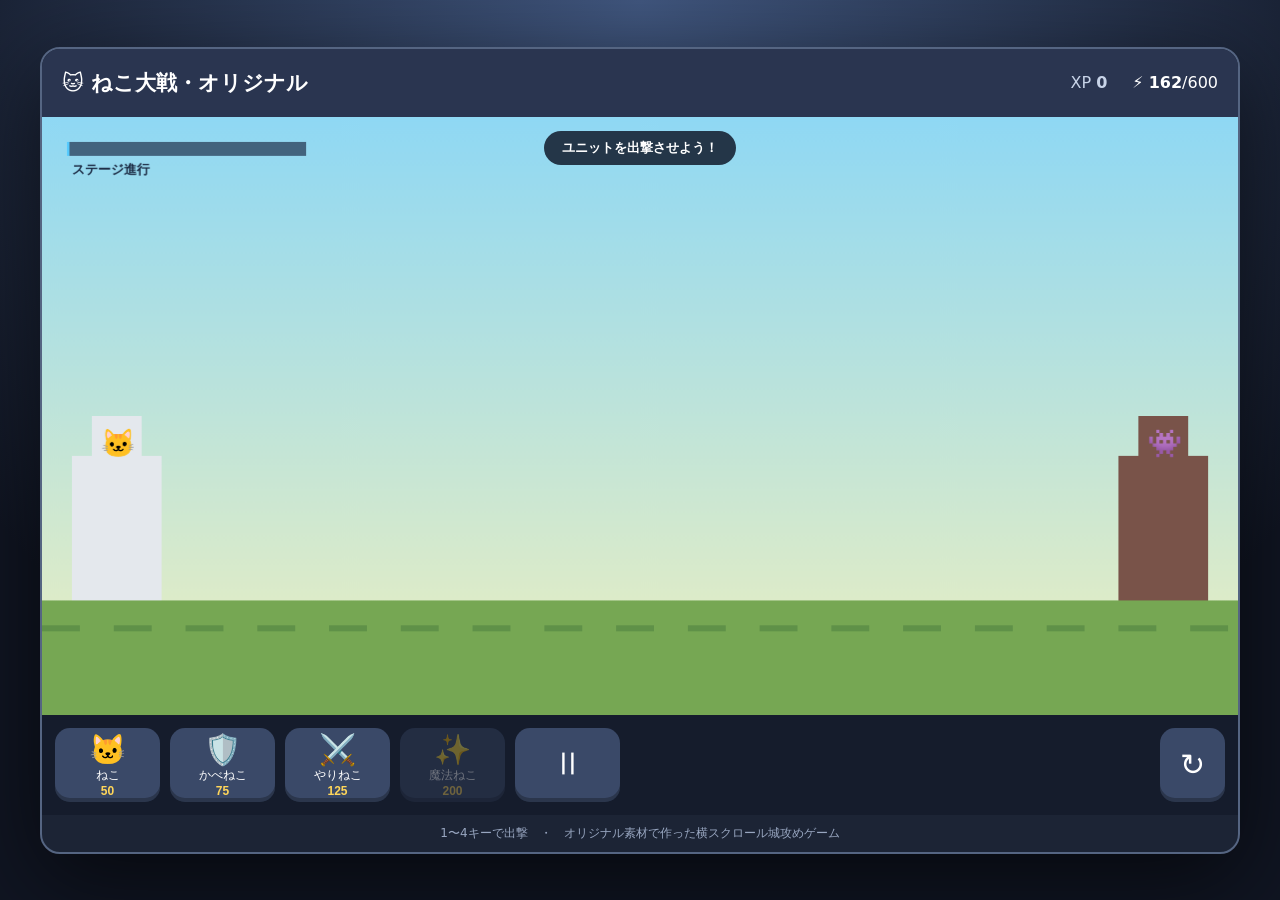
==== cat-battle/index.html @ 54db7784 "Add original cat battle game" ====
<!doctype html><html lang="ja"><head><meta charset="utf-8"><meta name="viewport" content="width=device-width,initial-scale=1"><title>ねこ大戦・オリジナル</title><link rel="stylesheet" href="style.css"></head><body><div id="app"><header><h1>🐱 ねこ大戦・オリジナル</h1><div>XP <b id="xp">0</b></div><div>⚡ <b id="money">150</b>/600</div></header><main><div class="stage"><canvas id="battle" width="1200" height="600"></canvas><div id="toast">ユニットを出撃させよう！</div></div><section class="deck"><button data-u="cat">🐱<span>ねこ</span><small>50</small></button><button data-u="shield">🛡️<span>かべねこ</span><small>75</small></button><button data-u="spear">⚔️<span>やりねこ</span><small>125</small></button><button data-u="mage">✨<span>魔法ねこ</span><small>200</small></button><button id="pause">Ⅱ</button><button id="reset">↻</button></section></main><footer>1〜4キーで出撃　・　オリジナル素材で作った横スクロール城攻めゲーム</footer></div><script src="game.js"></script></body></html>
---- cat-battle/style.css ----
*{box-sizing:border-box}body{margin:0;min-height:100vh;display:grid;place-items:center;background:radial-gradient(circle at 50% 0,#40567e,#101522 75%);font-family:system-ui,sans-serif;color:#fff}#app{width:min(1200px,98vw);background:#1c2435;border:2px solid #556582;border-radius:20px;overflow:hidden;box-shadow:0 25px 90px #0009}header{height:68px;background:#2a3550;display:flex;align-items:center;gap:25px;padding:0 20px}h1{font-size:21px;margin:0}header div:first-of-type{margin-left:auto;color:#c8d4e8}.stage{position:relative;background:#a9dff4}.stage canvas{width:100%;display:block}.stage #toast{position:absolute;top:14px;left:50%;transform:translateX(-50%);background:#111a2bd9;padding:8px 18px;border-radius:999px;font-size:13px;font-weight:800;pointer-events:none}.deck{display:flex;gap:10px;padding:13px;background:#151c2c}.deck button{min-width:105px;height:74px;border:0;border-radius:15px;background:#3a4968;color:#fff;font-size:30px;cursor:pointer;box-shadow:inset 0 -4px #0004}.deck button:hover{background:#4b5d82}.deck button:disabled{opacity:.38;cursor:not-allowed}.deck span,.deck small{display:block;font-size:12px}.deck small{color:#ffd65a;font-weight:900}.deck button:last-child{margin-left:auto;min-width:65px}footer{text-align:center;color:#98a6c0;padding:10px;font-size:12px}@media(max-width:700px){h1{font-size:16px}.deck{gap:5px}.deck button{min-width:0;flex:1;font-size:24px}.deck button:last-child{margin-left:0}}
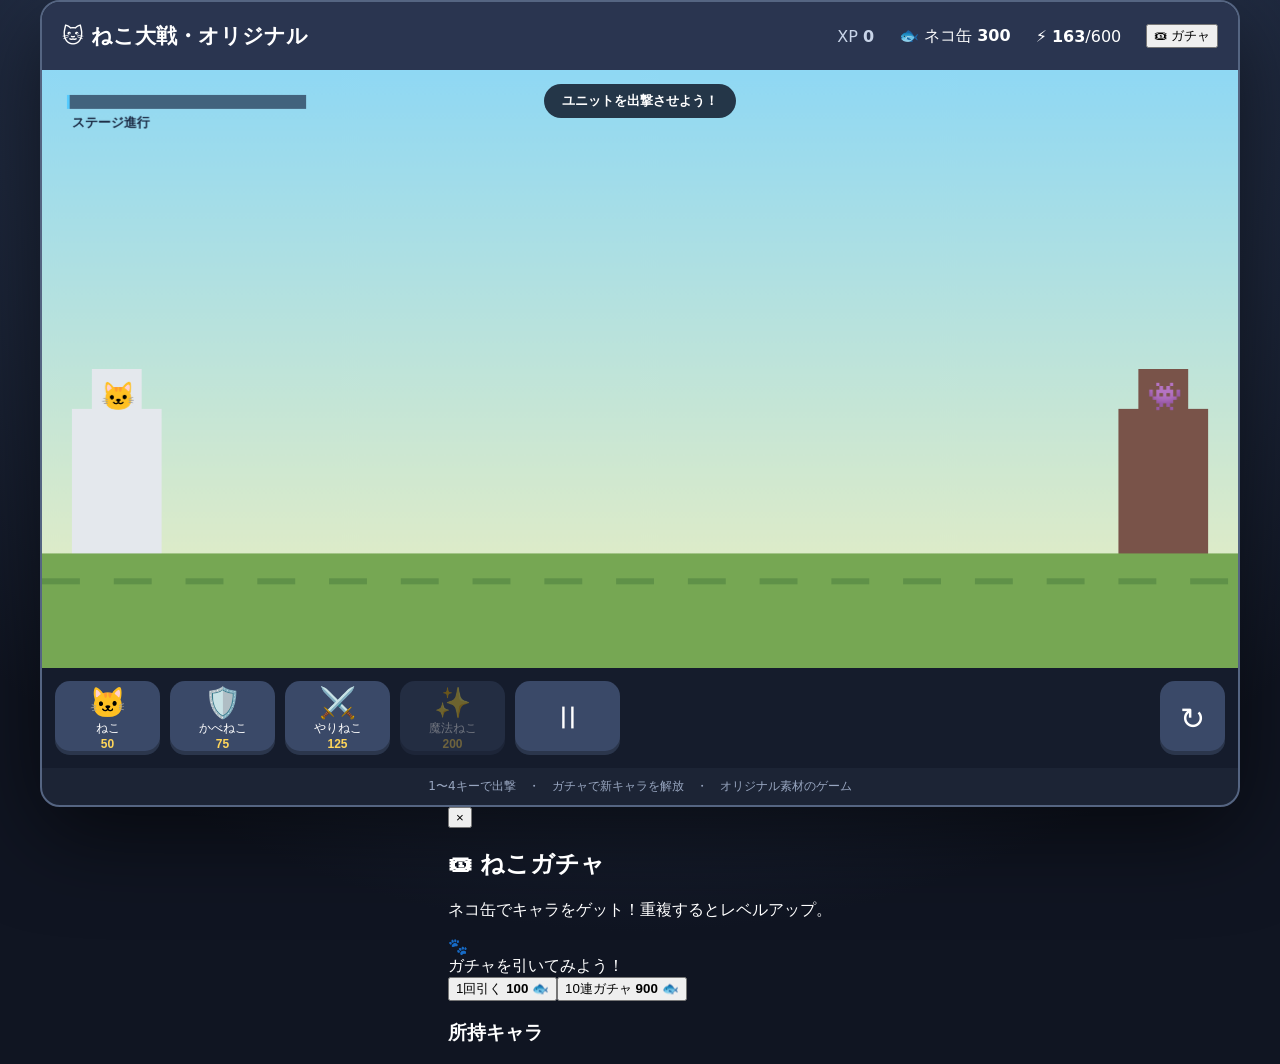
==== commit ebd24e7b: "Add gacha UI to cat battle" ====
--- a/cat-battle/index.html
+++ b/cat-battle/index.html
@@ -1 +1 @@
-<!doctype html><html lang="ja"><head><meta charset="utf-8"><meta name="viewport" content="width=device-width,initial-scale=1"><title>ねこ大戦・オリジナル</title><link rel="stylesheet" href="style.css"></head><body><div id="app"><header><h1>🐱 ねこ大戦・オリジナル</h1><div>XP <b id="xp">0</b></div><div>⚡ <b id="money">150</b>/600</div></header><main><div class="stage"><canvas id="battle" width="1200" height="600"></canvas><div id="toast">ユニットを出撃させよう！</div></div><section class="deck"><button data-u="cat">🐱<span>ねこ</span><small>50</small></button><button data-u="shield">🛡️<span>かべねこ</span><small>75</small></button><button data-u="spear">⚔️<span>やりねこ</span><small>125</small></button><button data-u="mage">✨<span>魔法ねこ</span><small>200</small></button><button id="pause">Ⅱ</button><button id="reset">↻</button></section></main><footer>1〜4キーで出撃　・　オリジナル素材で作った横スクロール城攻めゲーム</footer></div><script src="game.js"></script></body></html>+<!doctype html><html lang="ja"><head><meta charset="utf-8"><meta name="viewport" content="width=device-width,initial-scale=1"><title>ねこ大戦・オリジナル</title><link rel="stylesheet" href="style.css"></head><body><div id="app"><header><h1>🐱 ねこ大戦・オリジナル</h1><div>XP <b id="xp">0</b></div><div>🐟 ネコ缶 <b id="gems">300</b></div><div>⚡ <b id="money">150</b>/600</div><button id="gachaOpen" class="topbtn">🎟 ガチャ</button></header><main><div class="stage"><canvas id="battle" width="1200" height="600"></canvas><div id="toast">ユニットを出撃させよう！</div></div><section class="deck"><button data-u="cat">🐱<span>ねこ</span><small>50</small></button><button data-u="shield">🛡️<span>かべねこ</span><small>75</small></button><button data-u="spear">⚔️<span>やりねこ</span><small>125</small></button><button data-u="mage">✨<span>魔法ねこ</span><small>200</small></button><button id="pause">Ⅱ</button><button id="reset">↻</button></section></main><footer>1〜4キーで出撃　・　ガチャで新キャラを解放　・　オリジナル素材のゲーム</footer></div><div id="gachaModal" class="modal hidden"><div class="gachaCard"><button id="gachaClose" class="close">×</button><h2>🎟 ねこガチャ</h2><p class="gachaSub">ネコ缶でキャラをゲット！重複するとレベルアップ。</p><div class="capsule">🐾</div><div id="gachaResult" class="result">ガチャを引いてみよう！</div><div class="gachaBtns"><button id="pull1">1回引く <b>100 🐟</b></button><button id="pull10">10連ガチャ <b>900 🐟</b></button></div><div class="collection"><h3>所持キャラ</h3><div id="collectionList"></div></div></div></div><script src="game.js"></script></body></html>
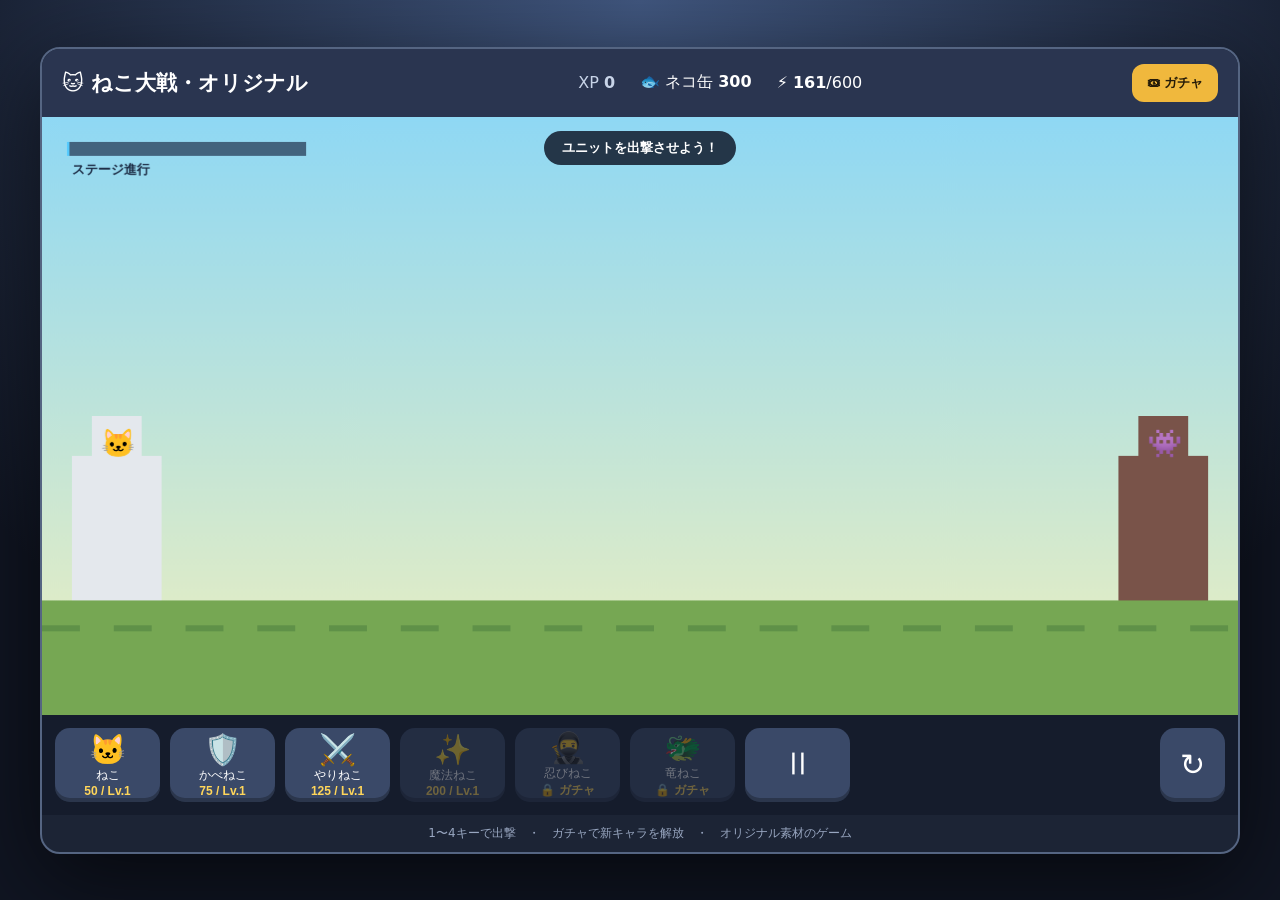
==== commit 091e9ffb: "Add gacha unlockable unit slots" ====
--- a/cat-battle/index.html
+++ b/cat-battle/index.html
@@ -1 +1 @@
-<!doctype html><html lang="ja"><head><meta charset="utf-8"><meta name="viewport" content="width=device-width,initial-scale=1"><title>ねこ大戦・オリジナル</title><link rel="stylesheet" href="style.css"></head><body><div id="app"><header><h1>🐱 ねこ大戦・オリジナル</h1><div>XP <b id="xp">0</b></div><div>🐟 ネコ缶 <b id="gems">300</b></div><div>⚡ <b id="money">150</b>/600</div><button id="gachaOpen" class="topbtn">🎟 ガチャ</button></header><main><div class="stage"><canvas id="battle" width="1200" height="600"></canvas><div id="toast">ユニットを出撃させよう！</div></div><section class="deck"><button data-u="cat">🐱<span>ねこ</span><small>50</small></button><button data-u="shield">🛡️<span>かべねこ</span><small>75</small></button><button data-u="spear">⚔️<span>やりねこ</span><small>125</small></button><button data-u="mage">✨<span>魔法ねこ</span><small>200</small></button><button id="pause">Ⅱ</button><button id="reset">↻</button></section></main><footer>1〜4キーで出撃　・　ガチャで新キャラを解放　・　オリジナル素材のゲーム</footer></div><div id="gachaModal" class="modal hidden"><div class="gachaCard"><button id="gachaClose" class="close">×</button><h2>🎟 ねこガチャ</h2><p class="gachaSub">ネコ缶でキャラをゲット！重複するとレベルアップ。</p><div class="capsule">🐾</div><div id="gachaResult" class="result">ガチャを引いてみよう！</div><div class="gachaBtns"><button id="pull1">1回引く <b>100 🐟</b></button><button id="pull10">10連ガチャ <b>900 🐟</b></button></div><div class="collection"><h3>所持キャラ</h3><div id="collectionList"></div></div></div></div><script src="game.js"></script></body></html>+<!doctype html><html lang="ja"><head><meta charset="utf-8"><meta name="viewport" content="width=device-width,initial-scale=1"><title>ねこ大戦・オリジナル</title><link rel="stylesheet" href="style.css"></head><body><div id="app"><header><h1>🐱 ねこ大戦・オリジナル</h1><div>XP <b id="xp">0</b></div><div>🐟 ネコ缶 <b id="gems">300</b></div><div>⚡ <b id="money">150</b>/600</div><button id="gachaOpen" class="topbtn">🎟 ガチャ</button></header><main><div class="stage"><canvas id="battle" width="1200" height="600"></canvas><div id="toast">ユニットを出撃させよう！</div></div><section class="deck"><button data-u="cat">🐱<span>ねこ</span><small>50</small></button><button data-u="shield">🛡️<span>かべねこ</span><small>75</small></button><button data-u="spear">⚔️<span>やりねこ</span><small>125</small></button><button data-u="mage">✨<span>魔法ねこ</span><small>200</small></button><button data-u="ninja">🥷<span>忍びねこ</span><small>🔒 ガチャ</small></button><button data-u="dragon">🐲<span>竜ねこ</span><small>🔒 ガチャ</small></button><button id="pause">Ⅱ</button><button id="reset">↻</button></section></main><footer>1〜4キーで出撃　・　ガチャで新キャラを解放　・　オリジナル素材のゲーム</footer></div><div id="gachaModal" class="modal hidden"><div class="gachaCard"><button id="gachaClose" class="close">×</button><h2>🎟 ねこガチャ</h2><p class="gachaSub">ネコ缶でキャラをゲット！重複するとレベルアップ。</p><div class="capsule">🐾</div><div id="gachaResult" class="result">ガチャを引いてみよう！</div><div class="gachaBtns"><button id="pull1">1回引く <b>100 🐟</b></button><button id="pull10">10連ガチャ <b>900 🐟</b></button></div><div class="collection"><h3>所持キャラ</h3><div id="collectionList"></div></div></div></div><script src="game.js"></script></body></html>
--- a/cat-battle/style.css
+++ b/cat-battle/style.css
@@ -1 +1,2 @@
-*{box-sizing:border-box}body{margin:0;min-height:100vh;display:grid;place-items:center;background:radial-gradient(circle at 50% 0,#40567e,#101522 75%);font-family:system-ui,sans-serif;color:#fff}#app{width:min(1200px,98vw);background:#1c2435;border:2px solid #556582;border-radius:20px;overflow:hidden;box-shadow:0 25px 90px #0009}header{height:68px;background:#2a3550;display:flex;align-items:center;gap:25px;padding:0 20px}h1{font-size:21px;margin:0}header div:first-of-type{margin-left:auto;color:#c8d4e8}.stage{position:relative;background:#a9dff4}.stage canvas{width:100%;display:block}.stage #toast{position:absolute;top:14px;left:50%;transform:translateX(-50%);background:#111a2bd9;padding:8px 18px;border-radius:999px;font-size:13px;font-weight:800;pointer-events:none}.deck{display:flex;gap:10px;padding:13px;background:#151c2c}.deck button{min-width:105px;height:74px;border:0;border-radius:15px;background:#3a4968;color:#fff;font-size:30px;cursor:pointer;box-shadow:inset 0 -4px #0004}.deck button:hover{background:#4b5d82}.deck button:disabled{opacity:.38;cursor:not-allowed}.deck span,.deck small{display:block;font-size:12px}.deck small{color:#ffd65a;font-weight:900}.deck button:last-child{margin-left:auto;min-width:65px}footer{text-align:center;color:#98a6c0;padding:10px;font-size:12px}@media(max-width:700px){h1{font-size:16px}.deck{gap:5px}.deck button{min-width:0;flex:1;font-size:24px}.deck button:last-child{margin-left:0}}+*{box-sizing:border-box}body{margin:0;min-height:100vh;display:grid;place-items:center;background:radial-gradient(circle at 50% 0,#40567e,#101522 75%);font-family:system-ui,sans-serif;color:#fff}#app{width:min(1200px,98vw);background:#1c2435;border:2px solid #556582;border-radius:20px;overflow:hidden;box-shadow:0 25px 90px #0009}header{height:68px;background:#2a3550;display:flex;align-items:center;gap:25px;padding:0 20px}h1{font-size:21px;margin:0}header div:first-of-type{margin-left:auto;color:#c8d4e8}.stage{position:relative;background:#a9dff4}.stage canvas{width:100%;display:block}.stage #toast{position:absolute;top:14px;left:50%;transform:translateX(-50%);background:#111a2bd9;padding:8px 18px;border-radius:999px;font-size:13px;font-weight:800;pointer-events:none}.deck{display:flex;gap:10px;padding:13px;background:#151c2c}.deck button{min-width:105px;height:74px;border:0;border-radius:15px;background:#3a4968;color:#fff;font-size:30px;cursor:pointer;box-shadow:inset 0 -4px #0004}.deck button:hover{background:#4b5d82}.deck button:disabled{opacity:.38;cursor:not-allowed}.deck span,.deck small{display:block;font-size:12px}.deck small{color:#ffd65a;font-weight:900}.deck button:last-child{margin-left:auto;min-width:65px}footer{text-align:center;color:#98a6c0;padding:10px;font-size:12px}@media(max-width:700px){h1{font-size:16px}.deck{gap:5px}.deck button{min-width:0;flex:1;font-size:24px}.deck button:last-child{margin-left:0}}
+.topbtn{margin-left:auto;border:0;border-radius:12px;background:#f0b83d;color:#251b08;font-weight:900;padding:10px 15px;cursor:pointer}.modal{position:fixed;inset:0;background:#07101dcc;display:grid;place-items:center;padding:18px;z-index:20}.modal.hidden{display:none}.gachaCard{position:relative;width:min(620px,96vw);max-height:92vh;overflow:auto;background:linear-gradient(180deg,#35466b,#202a42);border:2px solid #7386b4;border-radius:24px;padding:25px;text-align:center;box-shadow:0 25px 90px #000b}.close{position:absolute;right:14px;top:12px;border:0;background:#ffffff1a;color:#fff;border-radius:50%;font-size:25px;width:38px;height:38px;cursor:pointer}.gachaCard h2{margin:0;font-size:28px}.gachaSub{color:#c9d4e9}.capsule{margin:16px auto;width:100px;height:100px;border-radius:50%;display:grid;place-items:center;font-size:55px;background:radial-gradient(circle at 35% 30%,#fff,#f4c44f 42%,#d77a21);border:5px solid #fff;box-shadow:0 0 30px #ffd75a88}.result{min-height:46px;font-weight:900;font-size:18px}.gachaBtns{display:flex;gap:10px;justify-content:center;margin:15px 0}.gachaBtns button{border:0;border-radius:14px;padding:13px 18px;background:#f2b83d;color:#241b0a;font-weight:900;cursor:pointer}.gachaBtns button:last-child{background:#ff6b8b;color:#fff}.gachaBtns button:disabled{opacity:.4;cursor:not-allowed}.collection{text-align:left;background:#141d30aa;border-radius:16px;padding:14px}.collection h3{margin:0 0 10px}.collectionGrid{display:grid;grid-template-columns:repeat(2,1fr);gap:8px}.owned{background:#ffffff0d;border-radius:10px;padding:8px;display:flex;align-items:center;gap:8px}.owned .face{font-size:27px}.owned small{display:block;color:#aebbd2}@media(max-width:600px){.gachaBtns{flex-direction:column}.collectionGrid{grid-template-columns:1fr}.topbtn{padding:8px 9px;font-size:12px}}
